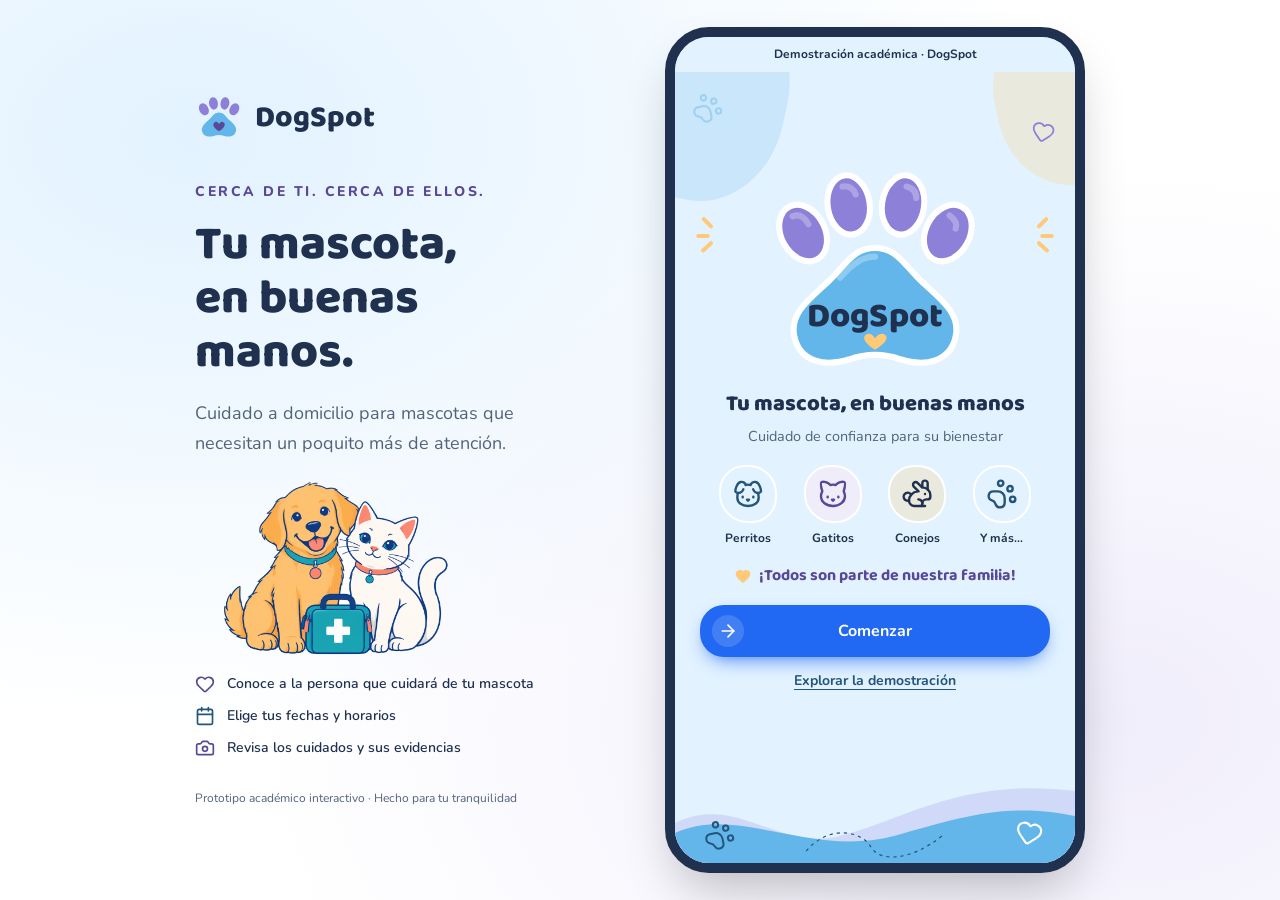
==== index.html @ a6d4b1b3 "Conectar DogSpot a Google Sheets con confirmación de guardado" ====
<!doctype html>
<html lang="es" style="color-scheme: only light;">
  <head>
    <meta charset="UTF-8" />
    <meta name="color-scheme" content="only light" />
    <meta name="supported-color-schemes" content="light" />
    <meta name="viewport" content="width=device-width, initial-scale=1" />
    <meta name="theme-color" content="#e2f2ff" />
    <meta name="description" content="DogSpot: prototipo académico de cuidado especializado a domicilio para mascotas enfermas, con reservas y evidencias del cuidador." />
    <title>DogSpot — Cuidado de confianza a domicilio</title>
    <style>
      html, body, #root { margin: 0; min-height: 100%; color-scheme: only light !important; background: #ffffff; color: #20314f; }
      #root { min-height: 100vh; min-height: 100dvh; }
    </style>
    <link rel="icon" href="./icon.svg?v=sky-lavender" />
    <link rel="preconnect" href="https://fonts.googleapis.com" />
    <link href="https://fonts.googleapis.com/css2?family=Baloo+2:wght@600;700;800&family=Nunito:wght@400;600;700;800&display=swap" rel="stylesheet" />
    <script type="module" crossorigin src="./index-CvcsMHkO.js"></script>
    <link rel="stylesheet" crossorigin href="./index-eqw11Rqm.css">
  </head>
  <body>
    <div id="root"></div>
  </body>
</html>
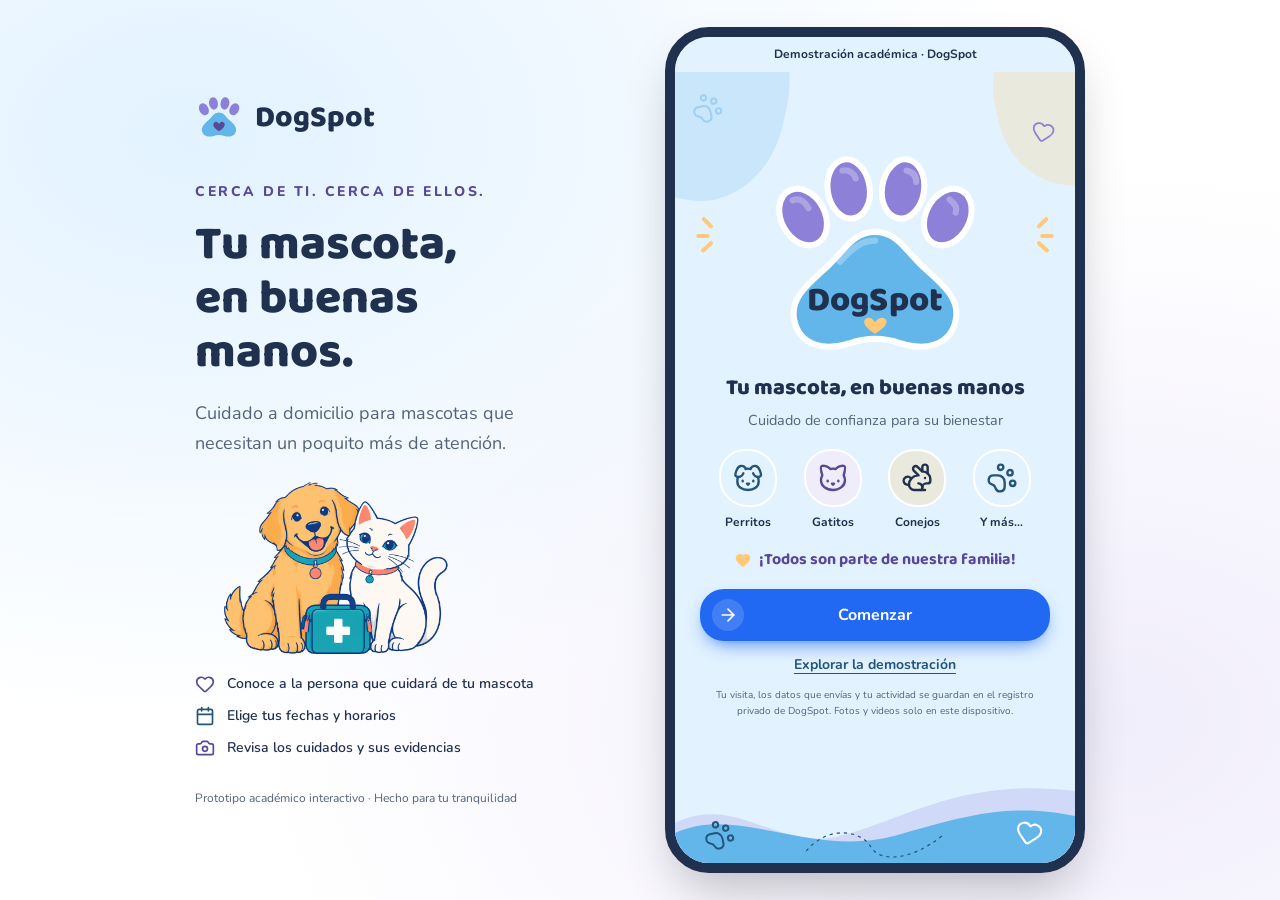
==== commit 771595f2: "Guardar datos completos y actividad de DogSpot con claves protegidas" ====
--- a/index.html
+++ b/index.html
@@ -15,7 +15,7 @@
     <link rel="icon" href="./icon.svg?v=sky-lavender" />
     <link rel="preconnect" href="https://fonts.googleapis.com" />
     <link href="https://fonts.googleapis.com/css2?family=Baloo+2:wght@600;700;800&family=Nunito:wght@400;600;700;800&display=swap" rel="stylesheet" />
-    <script type="module" crossorigin src="./index-CvcsMHkO.js"></script>
+    <script type="module" crossorigin src="./index-DER3b9iC.js"></script>
     <link rel="stylesheet" crossorigin href="./index-eqw11Rqm.css">
   </head>
   <body>
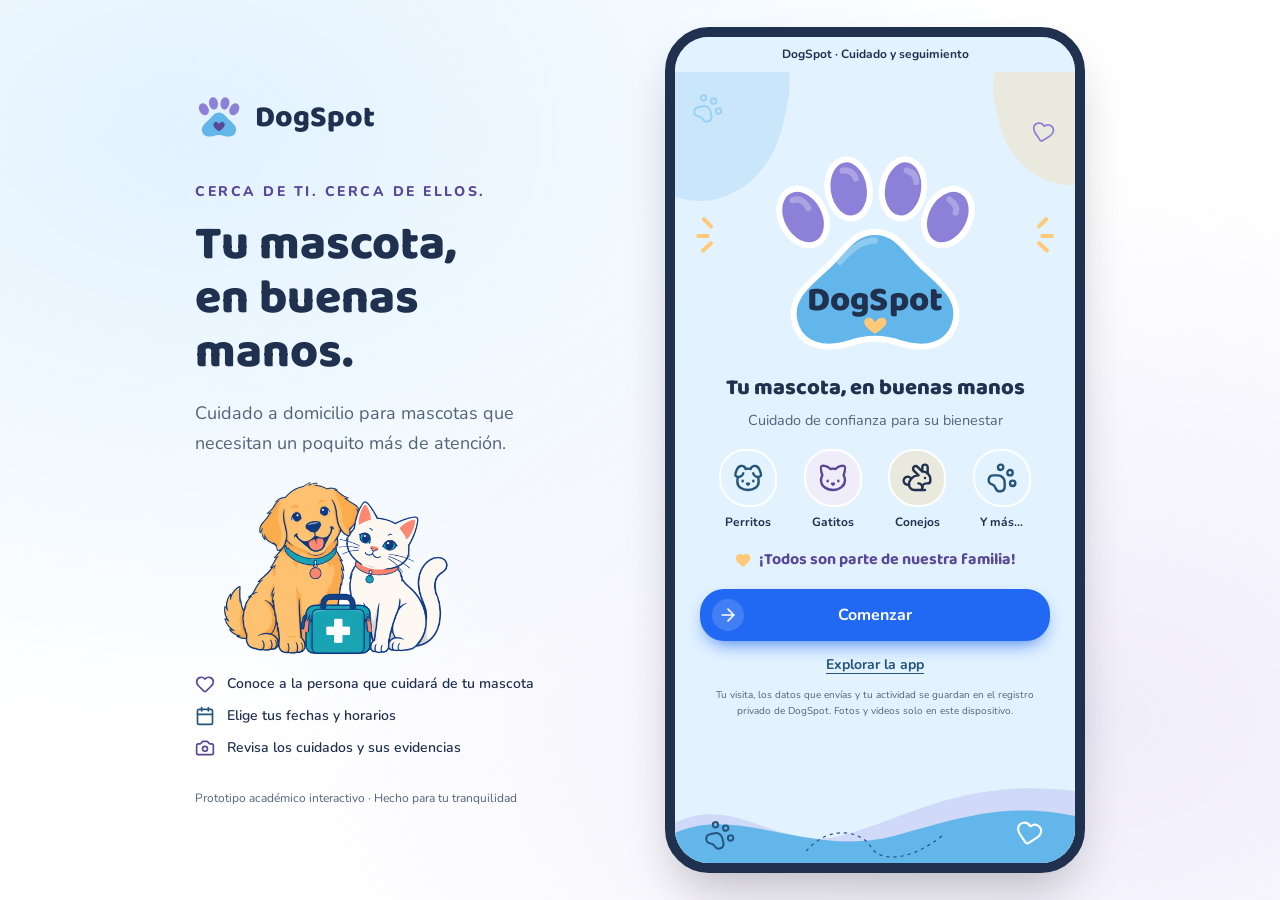
==== commit b62b24e8: "fix: remove visible demo labels except care and tracking start" ====
--- a/index.html
+++ b/index.html
@@ -15,7 +15,7 @@
     <link rel="icon" href="./icon.svg?v=sky-lavender" />
     <link rel="preconnect" href="https://fonts.googleapis.com" />
     <link href="https://fonts.googleapis.com/css2?family=Baloo+2:wght@600;700;800&family=Nunito:wght@400;600;700;800&display=swap" rel="stylesheet" />
-    <script type="module" crossorigin src="./index-DER3b9iC.js"></script>
+    <script type="module" crossorigin src="./index-copy-e2117d823cf8.js"></script>
     <link rel="stylesheet" crossorigin href="./index-eqw11Rqm.css">
   </head>
   <body>
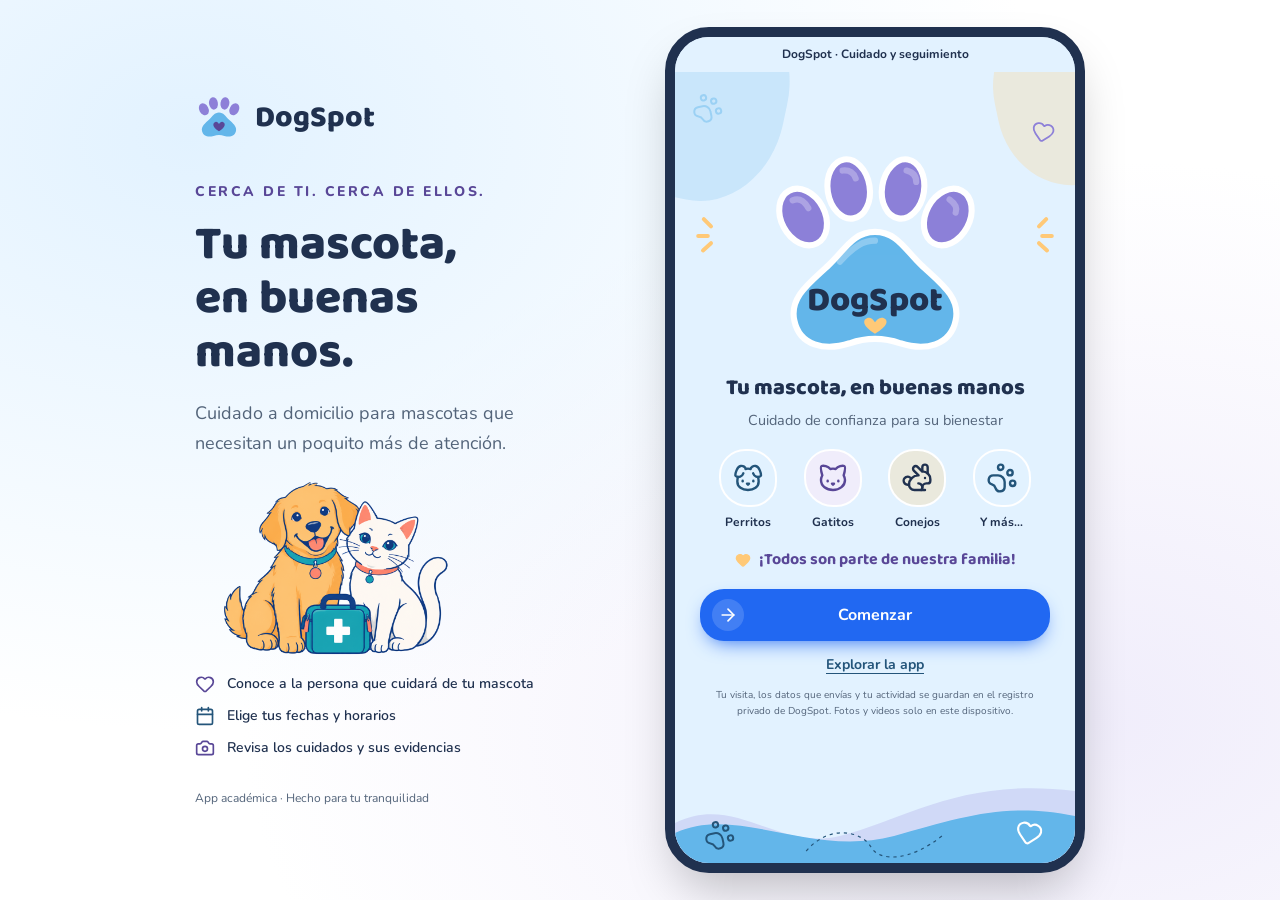
==== commit 6776b6fd: "fix: use academic app wording and clear payment and profile notices" ====
--- a/index.html
+++ b/index.html
@@ -6,7 +6,7 @@
     <meta name="supported-color-schemes" content="light" />
     <meta name="viewport" content="width=device-width, initial-scale=1" />
     <meta name="theme-color" content="#e2f2ff" />
-    <meta name="description" content="DogSpot: prototipo académico de cuidado especializado a domicilio para mascotas enfermas, con reservas y evidencias del cuidador." />
+    <meta name="description" content="DogSpot: app académica de cuidado especializado a domicilio para mascotas enfermas, con reservas y evidencias del cuidador." />
     <title>DogSpot — Cuidado de confianza a domicilio</title>
     <style>
       html, body, #root { margin: 0; min-height: 100%; color-scheme: only light !important; background: #ffffff; color: #20314f; }
@@ -15,10 +15,12 @@
     <link rel="icon" href="./icon.svg?v=sky-lavender" />
     <link rel="preconnect" href="https://fonts.googleapis.com" />
     <link href="https://fonts.googleapis.com/css2?family=Baloo+2:wght@600;700;800&family=Nunito:wght@400;600;700;800&display=swap" rel="stylesheet" />
-    <script type="module" crossorigin src="./index-copy-e2117d823cf8.js"></script>
+    <script type="module" src="./dogspot-academic-copy.mjs?v=20261113"></script>
+    <script type="module" crossorigin src="./index-runtime-09a5b56f582f.js"></script>
     <link rel="stylesheet" crossorigin href="./index-eqw11Rqm.css">
   </head>
   <body>
     <div id="root"></div>
   </body>
 </html>
+
